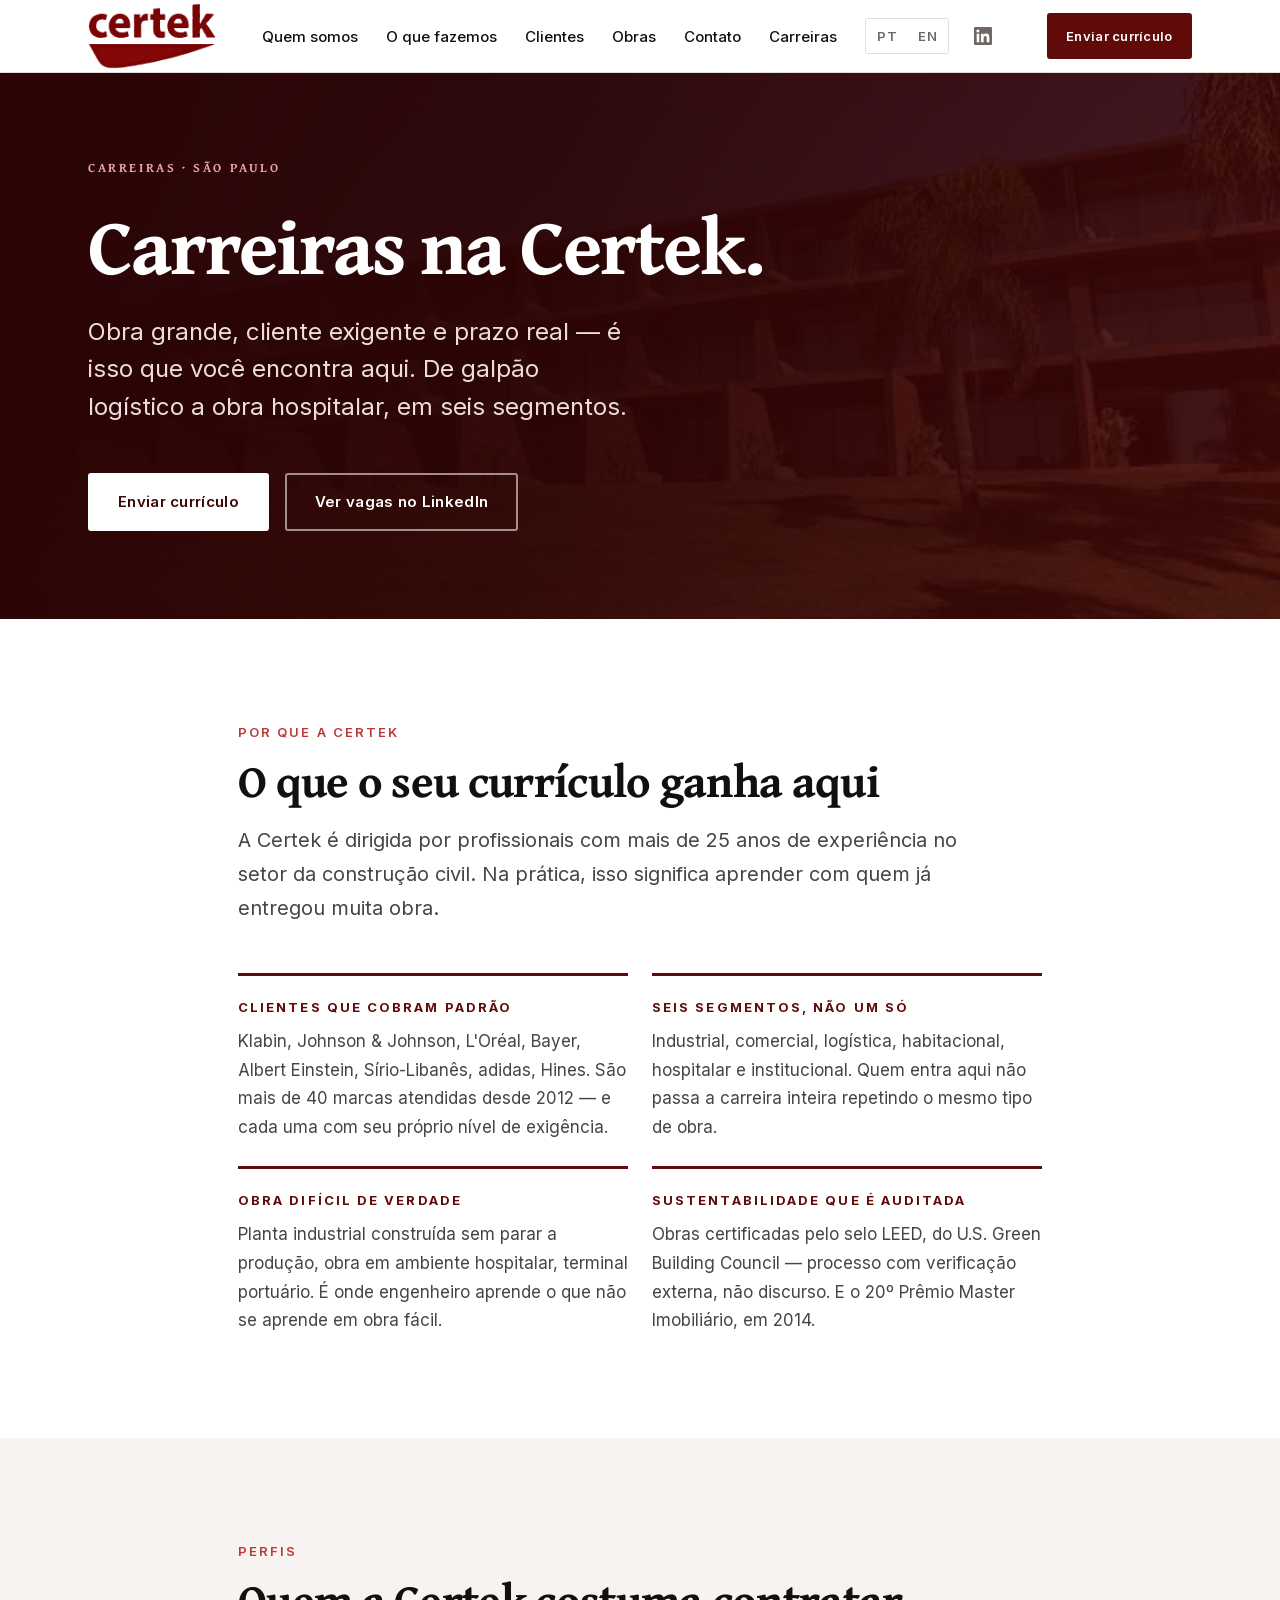
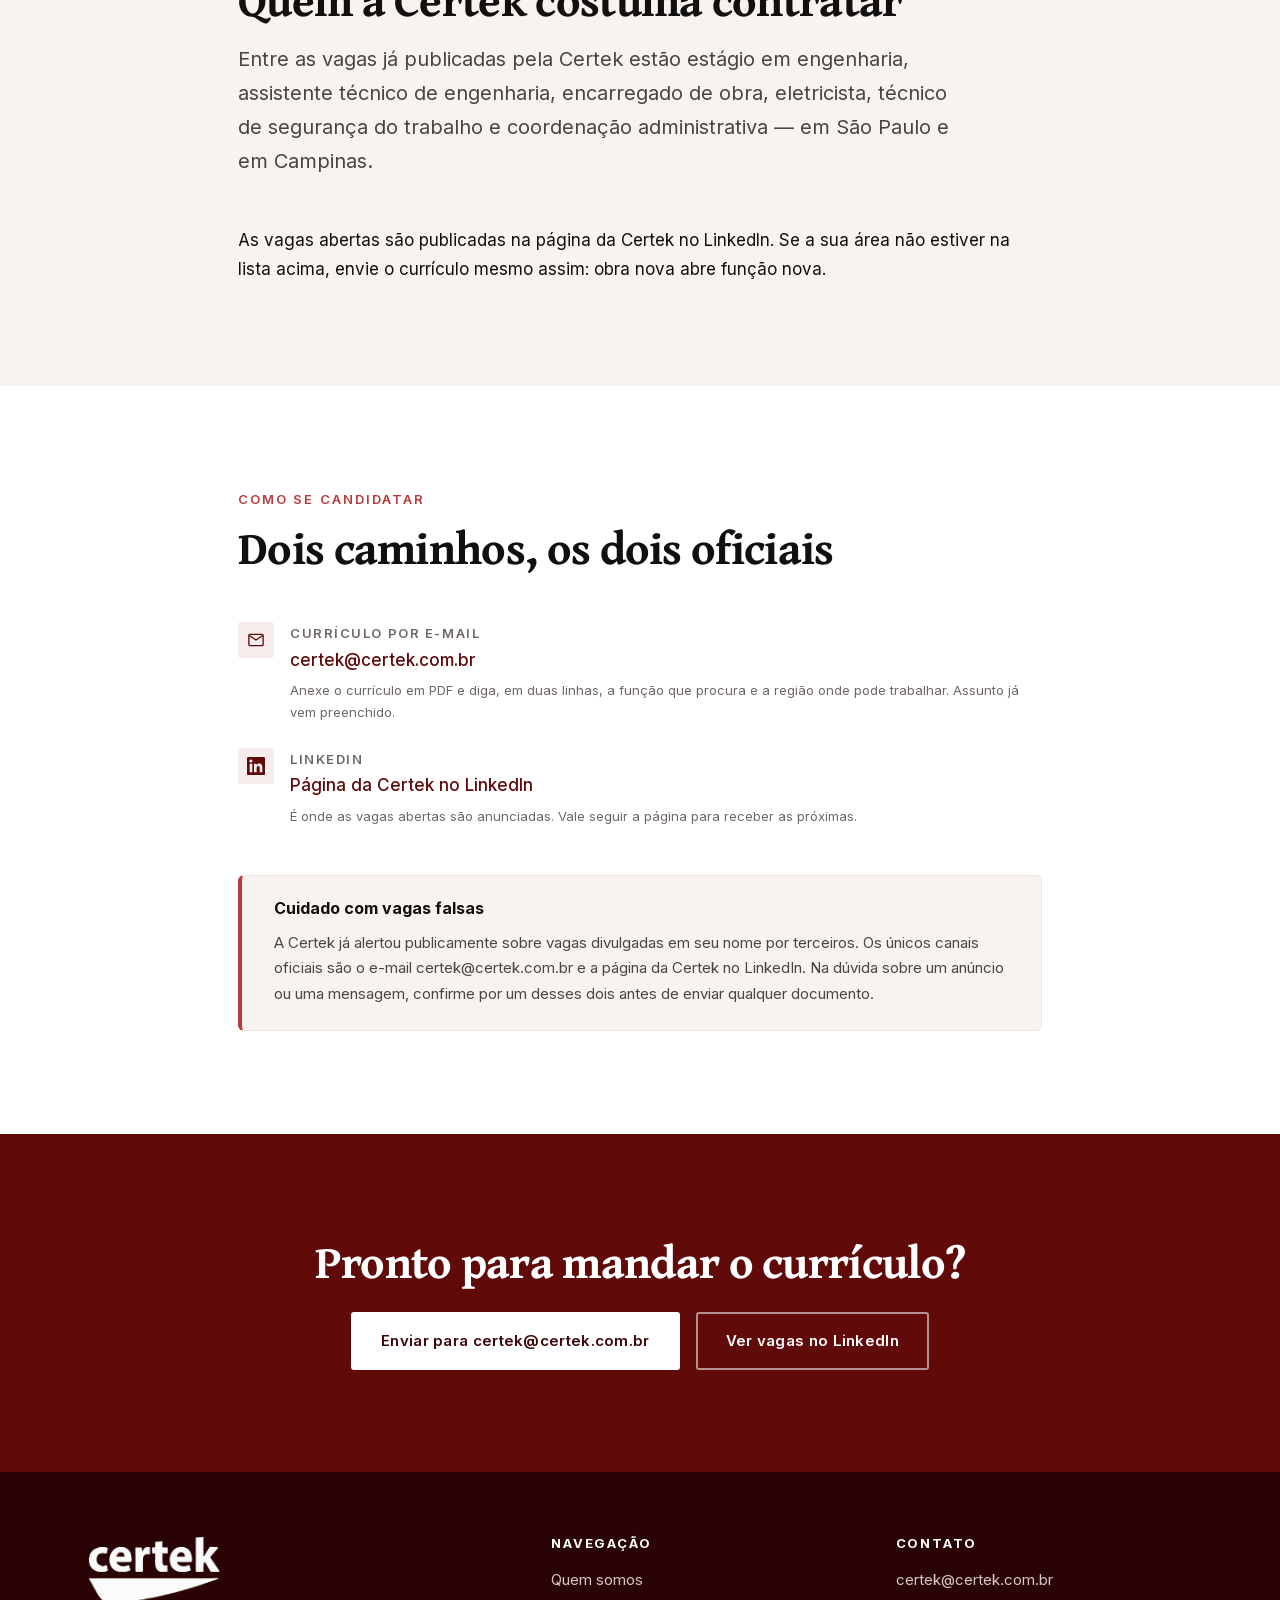
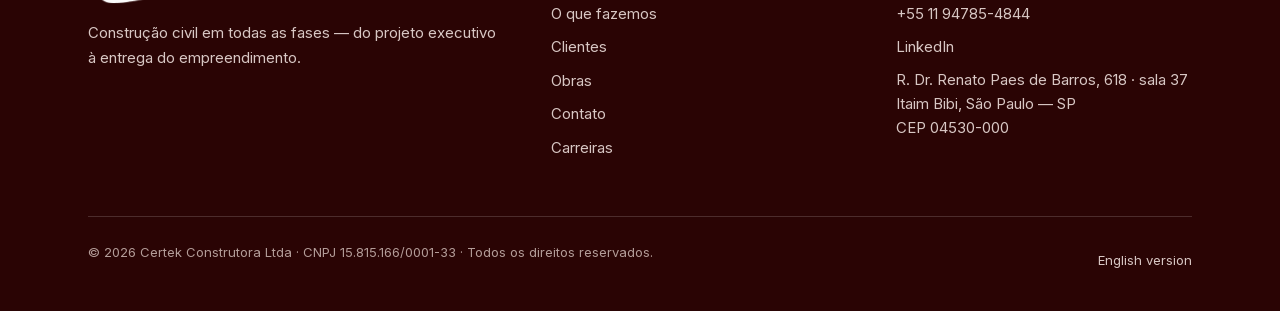
==== carreiras/index.html @ 22e4f762 "Aplica a rodada de feedback da Certek (PDF de 05/08/2026) Texto: "chave na mao" vira "entrega do emp" ====
<!DOCTYPE html>
<html lang="pt-BR">
<head>
<meta charset="utf-8">
<meta name="viewport" content="width=device-width, initial-scale=1">

<title>Carreiras | Certek Construtora</title>
<meta name="description" content="Como se candidatar a uma vaga na Certek Construtora: envie seu currículo para certek@certek.com.br ou acompanhe as vagas abertas no LinkedIn. Obras industriais, logísticas e hospitalares em São Paulo.">

<link rel="canonical" href="https://breno-helf.github.io/certek-landing/carreiras/">
<link rel="alternate" hreflang="pt-BR" href="https://breno-helf.github.io/certek-landing/carreiras/">
<link rel="alternate" hreflang="en" href="https://breno-helf.github.io/certek-landing/en/careers/">
<link rel="alternate" hreflang="x-default" href="https://breno-helf.github.io/certek-landing/carreiras/">

<meta property="og:type" content="website">
<meta property="og:site_name" content="Certek Construtora">
<meta property="og:locale" content="pt_BR">
<meta property="og:locale:alternate" content="en_US">
<meta property="og:url" content="https://breno-helf.github.io/certek-landing/carreiras/">
<meta property="og:title" content="Carreiras — Certek Construtora">
<meta property="og:description" content="Envie seu currículo para certek@certek.com.br ou acompanhe as vagas abertas no LinkedIn da Certek.">
<meta property="og:image" content="https://breno-helf.github.io/certek-landing/assets/img/og-certek.jpg">
<meta property="og:image:width" content="1200">
<meta property="og:image:height" content="630">
<meta property="og:image:alt" content="Certek Construtora — obras industriais, logísticas e hospitalares em São Paulo">
<meta name="twitter:card" content="summary_large_image">

<link rel="icon" href="../assets/img/favicon-32.png" sizes="32x32" type="image/png">
<link rel="icon" href="../assets/img/favicon-512.png" sizes="512x512" type="image/png">
<link rel="apple-touch-icon" href="../assets/img/apple-touch-icon.png">
<meta name="theme-color" content="#600a0a">

<link rel="preload" href="../assets/fonts/gentium-700-latin.woff2" as="font" type="font/woff2" crossorigin>
<link rel="preload" href="../assets/fonts/inter-latin.woff2" as="font" type="font/woff2" crossorigin>
<link rel="stylesheet" href="../assets/css/fonts.css">
<link rel="stylesheet" href="../assets/css/site.css">

<noscript><style>
@media (max-width: 900px) {
  .nav[hidden] { display: flex; position: static; box-shadow: none; padding-inline: 0; }
  .nav-toggle { display: none; }
}
</style></noscript>
<script type="application/ld+json">
{
  "@context": "https://schema.org",
  "@graph": [
    {
      "@type": ["GeneralContractor", "Organization"],
      "@id": "https://breno-helf.github.io/certek-landing/#org",
      "name": "Certek Construtora",
      "legalName": "Certek Construtora Ltda",
      "url": "https://breno-helf.github.io/certek-landing/",
      "taxID": "15.815.166/0001-33",
      "foundingDate": "2012-05-18",
      "sameAs": ["https://www.linkedin.com/company/certek-construtora/"]
    },
    {
      "@type": "WebPage",
      "@id": "https://breno-helf.github.io/certek-landing/carreiras/#page",
      "url": "https://breno-helf.github.io/certek-landing/carreiras/",
      "name": "Carreiras — Certek Construtora",
      "description": "Como se candidatar a uma vaga na Certek Construtora.",
      "isPartOf": { "@id": "https://breno-helf.github.io/certek-landing/#site" },
      "about": { "@id": "https://breno-helf.github.io/certek-landing/#org" },
      "inLanguage": "pt-BR"
    },
    {
      "@type": "BreadcrumbList",
      "itemListElement": [
        { "@type": "ListItem", "position": 1, "name": "Início", "item": "https://breno-helf.github.io/certek-landing/" },
        { "@type": "ListItem", "position": 2, "name": "Carreiras", "item": "https://breno-helf.github.io/certek-landing/carreiras/" }
      ]
    }
  ]
}
</script>
</head>

<body>
<a class="skip-link" href="#main" data-i18n="skip">Pular para o conteúdo</a>

<header class="site-header">
  <div class="container site-header__inner">
    <a class="brand" href="../" aria-label="Certek Construtora — início">
      <img src="../assets/img/logo-certek.png" alt="Certek Construtora" width="288" height="147">
    </a>

    <a class="btn btn--primary site-header__cta" href="#candidatar" data-i18n="nav.cta">Enviar currículo</a>

    <button class="nav-toggle" type="button" aria-expanded="false" aria-controls="nav">
      <span></span>
      <span class="visually-hidden" data-i18n="nav.toggle">Abrir menu</span>
    </button>

    <nav class="nav" id="nav" hidden aria-label="Principal">
      <ul class="nav__list">
        <li><a class="nav__link" href="../#empresa" data-i18n="nav.about">Quem somos</a></li>
        <li><a class="nav__link" href="../#servicos" data-i18n="nav.services">O que fazemos</a></li>
        <li><a class="nav__link" href="../#clientes" data-i18n="nav.clients">Clientes</a></li>
        <li><a class="nav__link" href="../#obras" data-i18n="nav.works">Obras</a></li>
        <li><a class="nav__link" href="../#contato" data-i18n="nav.contact">Contato</a></li>
        <li><a class="nav__link" href="./" aria-current="page" data-i18n="nav.careers">Carreiras</a></li>
      </ul>
      <div class="nav__aside">
        <div class="lang">
          <a class="lang__item" href="./" aria-current="page" lang="pt-BR" hreflang="pt-BR">PT</a>
          <a class="lang__item" href="../en/careers/" lang="en" hreflang="en">EN</a>
        </div>
        <a class="social" href="https://www.linkedin.com/company/certek-construtora/" target="_blank" rel="noopener">
          <svg viewBox="0 0 24 24" fill="currentColor" aria-hidden="true"><path d="M20.45 20.45h-3.56v-5.57c0-1.33-.02-3.04-1.85-3.04-1.86 0-2.14 1.45-2.14 2.94v5.67H9.35V9h3.41v1.56h.05a3.74 3.74 0 0 1 3.37-1.85c3.6 0 4.27 2.37 4.27 5.46v6.28zM5.34 7.43a2.07 2.07 0 1 1 0-4.13 2.07 2.07 0 0 1 0 4.13zM7.12 20.45H3.55V9h3.57v11.45zM22.22 0H1.77C.79 0 0 .77 0 1.72v20.56C0 23.23.79 24 1.77 24h20.45c.98 0 1.78-.77 1.78-1.72V1.72C24 .77 23.2 0 22.22 0z"/></svg>
          <span class="visually-hidden" data-i18n="social.linkedin">Certek no LinkedIn</span>
        </a>
      </div>
    </nav>
  </div>
</header>

<main id="main" tabindex="-1">

  <section class="hero hero--compact">
    <div class="hero__media" role="presentation"></div>
    <div class="container">
      <div class="hero__inner">
        <h1 class="hero__title">
          <span class="hero__eyebrow" data-i18n="careers.eyebrow">Carreiras · São Paulo</span>
          <span data-i18n="careers.title">Carreiras na Certek.</span>
        </h1>
        <p class="hero__lead" data-i18n="careers.lead">
          Obra grande, cliente exigente e prazo real — é isso que você encontra
          aqui. De galpão logístico a obra hospitalar, em seis segmentos.
        </p>
        <div class="hero__actions">
          <a class="btn btn--light" href="#candidatar" data-i18n="careers.cta1">Enviar currículo</a>
          <a class="btn btn--on-dark" href="https://www.linkedin.com/company/certek-construtora/jobs/" target="_blank" rel="noopener" data-i18n="careers.cta2">Ver vagas no LinkedIn</a>
        </div>
      </div>
    </div>
  </section>

  <!-- Por que a Certek ------------------------------------------------------ -->
  <section class="section" id="por-que">
    <div class="container container--narrow">
      <div class="section__head">
        <p class="section__eyebrow" data-i18n="careers.why.eyebrow">Por que a Certek</p>
        <h2 class="section__title" data-i18n="careers.why.title">O que o seu currículo ganha aqui</h2>
        <p class="section__lead" data-i18n="careers.why.lead">
          A Certek é dirigida por profissionais com mais de 25 anos de
          experiência no setor da construção civil. Na prática, isso significa
          aprender com quem já entregou muita obra.
        </p>
      </div>

      <div class="grid grid--2">
        <div class="pillar" data-reveal>
          <h3 data-i18n="careers.why.1.title">Clientes que cobram padrão</h3>
          <p data-i18n="careers.why.1.text">
            Klabin, Johnson &amp; Johnson, L'Oréal, Bayer, Albert Einstein,
            Sírio-Libanês, adidas, Hines. São mais de 40 marcas atendidas desde
            2012 — e cada uma com seu próprio nível de exigência.
          </p>
        </div>
        <div class="pillar" data-reveal>
          <h3 data-i18n="careers.why.2.title">Seis segmentos, não um só</h3>
          <p data-i18n="careers.why.2.text">
            Industrial, comercial, logística, habitacional, hospitalar e
            institucional. Quem entra aqui não passa a carreira inteira
            repetindo o mesmo tipo de obra.
          </p>
        </div>
        <div class="pillar" data-reveal>
          <h3 data-i18n="careers.why.3.title">Obra difícil de verdade</h3>
          <p data-i18n="careers.why.3.text">
            Planta industrial construída sem parar a produção, obra em ambiente
            hospitalar, terminal portuário. É onde engenheiro aprende o que não
            se aprende em obra fácil.
          </p>
        </div>
        <div class="pillar" data-reveal>
          <h3 data-i18n="careers.why.4.title">Sustentabilidade que é auditada</h3>
          <p data-i18n="careers.why.4.text">
            Obras certificadas pelo selo LEED, do U.S. Green Building Council —
            processo com verificação externa, não discurso. E o 20º Prêmio
            Master Imobiliário, em 2014.
          </p>
        </div>
      </div>
    </div>
  </section>

  <!-- Perfis ---------------------------------------------------------------- -->
  <section class="section section--sand" id="perfis">
    <div class="container container--narrow">
      <div class="section__head">
        <p class="section__eyebrow" data-i18n="careers.roles.eyebrow">Perfis</p>
        <h2 class="section__title" data-i18n="careers.roles.title">Quem a Certek costuma contratar</h2>
        <p class="section__lead" data-i18n="careers.roles.lead">
          Entre as vagas já publicadas pela Certek estão estágio em engenharia,
          assistente técnico de engenharia, encarregado de obra, eletricista,
          técnico de segurança do trabalho e coordenação administrativa — em São
          Paulo e em Campinas.
        </p>
      </div>

      <p data-i18n="careers.roles.note">
        As vagas abertas são publicadas na página da Certek no LinkedIn. Se a
        sua área não estiver na lista acima, envie o currículo mesmo assim: obra
        nova abre função nova.
      </p>
    </div>
  </section>

  <!-- Como se candidatar ---------------------------------------------------- -->
  <section class="section" id="candidatar">
    <div class="container container--narrow">
      <div class="section__head">
        <p class="section__eyebrow" data-i18n="careers.apply.eyebrow">Como se candidatar</p>
        <h2 class="section__title" data-i18n="careers.apply.title">Dois caminhos, os dois oficiais</h2>
      </div>

      <div class="contact__channels">
        <div class="channel">
          <span class="channel__icon" aria-hidden="true">
            <svg viewBox="0 0 24 24" fill="none" stroke="currentColor" stroke-width="1.8" stroke-linecap="round" stroke-linejoin="round"><rect x="2.5" y="4.5" width="19" height="15" rx="2"/><path d="m3 6 9 6 9-6"/></svg>
          </span>
          <span>
            <span class="channel__label" data-i18n="careers.apply.email">Currículo por e-mail</span>
            <a href="mailto:certek@certek.com.br?subject=Carreiras%20-%20curriculo" data-i18n="careers.apply.emaillink">certek@certek.com.br</a>
            <span class="field__hint" data-i18n="careers.apply.emailhint">Anexe o currículo em PDF e diga, em duas linhas, a função que procura e a região onde pode trabalhar. Assunto já vem preenchido.</span>
          </span>
        </div>

        <div class="channel">
          <span class="channel__icon" aria-hidden="true">
            <svg viewBox="0 0 24 24" fill="currentColor" aria-hidden="true"><path d="M20.45 20.45h-3.56v-5.57c0-1.33-.02-3.04-1.85-3.04-1.86 0-2.14 1.45-2.14 2.94v5.67H9.35V9h3.41v1.56h.05a3.74 3.74 0 0 1 3.37-1.85c3.6 0 4.27 2.37 4.27 5.46v6.28zM5.34 7.43a2.07 2.07 0 1 1 0-4.13 2.07 2.07 0 0 1 0 4.13zM7.12 20.45H3.55V9h3.57v11.45zM22.22 0H1.77C.79 0 0 .77 0 1.72v20.56C0 23.23.79 24 1.77 24h20.45c.98 0 1.78-.77 1.78-1.72V1.72C24 .77 23.2 0 22.22 0z"/></svg>
          </span>
          <span>
            <span class="channel__label" data-i18n="careers.apply.linkedin">LinkedIn</span>
            <a href="https://www.linkedin.com/company/certek-construtora/" target="_blank" rel="noopener" data-i18n="careers.apply.linkedinlink">Página da Certek no LinkedIn</a>
            <span class="field__hint" data-i18n="careers.apply.linkedinhint">É onde as vagas abertas são anunciadas. Vale seguir a página para receber as próximas.</span>
          </span>
        </div>
      </div>

      <!-- Aviso de golpe. A própria Certek já publicou alerta sobre vagas
           falsas divulgadas em seu nome; a página oficial é o lugar certo para
           dizer quais canais são reais. -->
      <div class="notice" data-reveal>
        <h3 data-i18n="careers.fraud.title">Cuidado com vagas falsas</h3>
        <p data-i18n="careers.fraud.text">
          A Certek já alertou publicamente sobre vagas divulgadas em seu nome
          por terceiros. Os únicos canais oficiais são o e-mail
          certek@certek.com.br e a página da Certek no LinkedIn. Na dúvida sobre
          um anúncio ou uma mensagem, confirme por um desses dois antes de
          enviar qualquer documento.
        </p>
      </div>
    </div>
  </section>

  <section class="section cta-band">
    <div class="container container--narrow">
      <h2 data-i18n="careers.cta.title">Pronto para mandar o currículo?</h2>
      <div class="cta-band__actions">
        <a class="btn btn--light" href="mailto:certek@certek.com.br?subject=Carreiras%20-%20curriculo" data-i18n="careers.cta.primary">Enviar para certek@certek.com.br</a>
        <a class="btn btn--on-dark" href="https://www.linkedin.com/company/certek-construtora/jobs/" target="_blank" rel="noopener" data-i18n="careers.cta2">Ver vagas no LinkedIn</a>
      </div>
    </div>
  </section>
</main>

<footer class="site-footer">
  <div class="container">
    <div class="site-footer__top">
      <div>
        <img src="../assets/img/logo-certek-branco.png" alt="Certek Construtora" width="288" height="147" loading="lazy">
        <p data-i18n="footer.tagline">
          Construção civil em todas as fases — do projeto executivo à entrega
          do empreendimento.
        </p>
      </div>

      <div>
        <h3 data-i18n="footer.nav">Navegação</h3>
        <ul>
          <li><a href="../#empresa" data-i18n="nav.about">Quem somos</a></li>
          <li><a href="../#servicos" data-i18n="nav.services">O que fazemos</a></li>
          <li><a href="../#clientes" data-i18n="nav.clients">Clientes</a></li>
          <li><a href="../#obras" data-i18n="nav.works">Obras</a></li>
          <li><a href="../#contato" data-i18n="nav.contact">Contato</a></li>
          <li><a href="./" data-i18n="footer.careers">Carreiras</a></li>
        </ul>
      </div>

      <div>
        <h3 data-i18n="footer.contact">Contato</h3>
        <ul>
          <li><a href="mailto:certek@certek.com.br?subject=Contato%20pelo%20site">certek@certek.com.br</a></li>
          <li><a href="tel:+5511947854844">+55 11 94785-4844</a></li>
          <li><a href="https://www.linkedin.com/company/certek-construtora/" target="_blank" rel="noopener">LinkedIn</a></li>
        </ul>
        <address>
          R. Dr. Renato Paes de Barros, 618 · sala 37<br>
          Itaim Bibi, São Paulo — SP<br>
          CEP 04530-000
        </address>
      </div>
    </div>

    <div class="site-footer__bottom">
      <p data-i18n="footer.legal">© 2026 Certek Construtora Ltda · CNPJ 15.815.166/0001-33 · Todos os direitos reservados.</p>
      <p><a href="../en/careers/" hreflang="en" lang="en">English version</a></p>
    </div>
  </div>
</footer>

<script src="../assets/js/site.js" defer></script>
</body>
</html>
---- assets/css/fonts.css ----
/* Gerado por scripts/fetch-fonts.py — não editar à mão. */

@font-face {
  font-family: 'Gentium Book Plus';
  font-style: normal;
  font-weight: 400;
  font-display: swap;
  src: url('../fonts/gentium-400-latin-ext.woff2') format('woff2');
  unicode-range: U+0100-02BA, U+02BD-02C5, U+02C7-02CC, U+02CE-02D7, U+02DD-02FF, U+0304, U+0308, U+0329, U+1D00-1DBF, U+1E00-1E9F, U+1EF2-1EFF, U+2020, U+20A0-20AB, U+20AD-20C0, U+2113, U+2C60-2C7F, U+A720-A7FF;
}

@font-face {
  font-family: 'Gentium Book Plus';
  font-style: normal;
  font-weight: 400;
  font-display: swap;
  src: url('../fonts/gentium-400-latin.woff2') format('woff2');
  unicode-range: U+0000-00FF, U+0131, U+0152-0153, U+02BB-02BC, U+02C6, U+02DA, U+02DC, U+0304, U+0308, U+0329, U+2000-206F, U+20AC, U+2122, U+2191, U+2193, U+2212, U+2215, U+FEFF, U+FFFD;
}

@font-face {
  font-family: 'Gentium Book Plus';
  font-style: normal;
  font-weight: 700;
  font-display: swap;
  src: url('../fonts/gentium-700-latin-ext.woff2') format('woff2');
  unicode-range: U+0100-02BA, U+02BD-02C5, U+02C7-02CC, U+02CE-02D7, U+02DD-02FF, U+0304, U+0308, U+0329, U+1D00-1DBF, U+1E00-1E9F, U+1EF2-1EFF, U+2020, U+20A0-20AB, U+20AD-20C0, U+2113, U+2C60-2C7F, U+A720-A7FF;
}

@font-face {
  font-family: 'Gentium Book Plus';
  font-style: normal;
  font-weight: 700;
  font-display: swap;
  src: url('../fonts/gentium-700-latin.woff2') format('woff2');
  unicode-range: U+0000-00FF, U+0131, U+0152-0153, U+02BB-02BC, U+02C6, U+02DA, U+02DC, U+0304, U+0308, U+0329, U+2000-206F, U+20AC, U+2122, U+2191, U+2193, U+2212, U+2215, U+FEFF, U+FFFD;
}

@font-face {
  font-family: 'Inter';
  font-style: normal;
  font-weight: 400 700;
  font-display: swap;
  src: url('../fonts/inter-latin-ext.woff2') format('woff2');
  unicode-range: U+0100-02BA, U+02BD-02C5, U+02C7-02CC, U+02CE-02D7, U+02DD-02FF, U+0304, U+0308, U+0329, U+1D00-1DBF, U+1E00-1E9F, U+1EF2-1EFF, U+2020, U+20A0-20AB, U+20AD-20C0, U+2113, U+2C60-2C7F, U+A720-A7FF;
}

@font-face {
  font-family: 'Inter';
  font-style: normal;
  font-weight: 400 700;
  font-display: swap;
  src: url('../fonts/inter-latin.woff2') format('woff2');
  unicode-range: U+0000-00FF, U+0131, U+0152-0153, U+02BB-02BC, U+02C6, U+02DA, U+02DC, U+0304, U+0308, U+0329, U+2000-206F, U+20AC, U+2122, U+2191, U+2193, U+2212, U+2215, U+FEFF, U+FFFD;
}
---- assets/css/site.css ----
/* ==========================================================================
   Certek Construtora — folha de estilo única
   Sem framework, sem build. Tokens em :root, componentes por seção.
   ========================================================================== */

/* --------------------------------------------------------------------------
   1. Tokens
   -------------------------------------------------------------------------- */

:root {
  /* Cor — vinho extraído do logo e do site atual.
     Contraste verificado: #600a0a sobre branco = 13,6:1 (AAA).
     #ba3a3a sobre branco = 5,6:1 — AA para texto normal, por isso só é usado
     em acentos e títulos, nunca em corpo de texto pequeno. */
  --wine: #600a0a;
  --wine-deep: #3d0606;
  --wine-darker: #2a0404;
  --wine-bright: #8b1414;
  --clay: #ba3a3a;

  --ink: #12100f;
  --ink-soft: #4a4442;
  --ink-faint: #6f6764;

  --paper: #ffffff;
  --sand: #f6f3f0;
  --sand-deep: #ece6e0;
  --line: #e4ded9;
  /* Borda de campo de formulário precisa de 3:1 contra o fundo (WCAG 1.4.11).
     --line dá 1,33:1 — serve para separar seções, não para delimitar controle. */
  --line-field: #8c8178;
  --line-dark: rgba(255, 255, 255, 0.16);

  /* Tipografia */
  --font-display: "Gentium Book Plus", Georgia, "Times New Roman", serif;
  --font-body: Inter, -apple-system, BlinkMacSystemFont, "Segoe UI", Roboto, sans-serif;

  --fs-display: clamp(2.75rem, 7vw, 5rem);
  --fs-h2: clamp(1.875rem, 3.6vw, 3rem);
  --fs-h3: 1.375rem;
  --fs-lead: clamp(1.0625rem, 1.6vw, 1.25rem);
  --fs-body: 1.0625rem;
  --fs-small: 0.9375rem;
  --fs-micro: 0.8125rem;

  /* Espaçamento */
  --sp-1: 0.5rem;
  --sp-2: 0.75rem;
  --sp-3: 1rem;
  --sp-4: 1.5rem;
  --sp-5: 2rem;
  --sp-6: 3rem;
  --sp-7: 4rem;

  --section-y: clamp(3.5rem, 8vw, 7rem);
  --gutter: clamp(1.25rem, 4vw, 3rem);
  --measure: 62ch;
  --radius: 3px;
  --radius-lg: 6px;

  --shadow-card: 0 1px 2px rgba(18, 16, 15, 0.04), 0 8px 28px rgba(18, 16, 15, 0.07);
  --shadow-lift: 0 2px 4px rgba(18, 16, 15, 0.06), 0 18px 46px rgba(18, 16, 15, 0.13);

  --ease: cubic-bezier(0.22, 0.61, 0.36, 1);
}

/* --------------------------------------------------------------------------
   2. Reset e base
   -------------------------------------------------------------------------- */

*,
*::before,
*::after {
  box-sizing: border-box;
}

html {
  -webkit-text-size-adjust: 100%;
  scroll-behavior: smooth;
  /* compensa o header fixo quando se navega por âncora */
  scroll-padding-top: 5.5rem;
}

body {
  margin: 0;
  background: var(--paper);
  color: var(--ink);
  font-family: var(--font-body);
  font-size: var(--fs-body);
  line-height: 1.7;
  -webkit-font-smoothing: antialiased;
  text-rendering: optimizeLegibility;
  overflow-x: hidden;
}

h1,
h2,
h3,
h4 {
  font-family: var(--font-display);
  font-weight: 700;
  line-height: 1.12;
  letter-spacing: -0.015em;
  margin: 0 0 var(--sp-3);
  text-wrap: balance;
}

p {
  margin: 0 0 var(--sp-3);
  text-wrap: pretty;
}

p:last-child {
  margin-bottom: 0;
}

a {
  color: var(--wine);
  text-underline-offset: 0.18em;
}

img {
  max-width: 100%;
  height: auto;
  display: block;
}

ul,
ol {
  margin: 0;
  padding: 0;
  list-style: none;
}

:focus-visible {
  outline: 3px solid var(--clay);
  outline-offset: 3px;
  border-radius: 2px;
}

/* fundo escuro precisa de foco claro para continuar visível */
.hero :focus-visible,
.site-footer :focus-visible,
.cta-band :focus-visible {
  outline-color: #ffd9d9;
}

::selection {
  background: var(--wine);
  color: #fff;
}

.skip-link {
  position: absolute;
  left: var(--sp-3);
  top: -100%;
  z-index: 999;
  padding: var(--sp-2) var(--sp-4);
  background: var(--wine);
  color: #fff;
  font-weight: 600;
  text-decoration: none;
  border-radius: 0 0 var(--radius) var(--radius);
  transition: top 0.15s var(--ease);
}

.skip-link:focus {
  top: 0;
}

main:focus {
  outline: none;
}

.visually-hidden {
  position: absolute;
  width: 1px;
  height: 1px;
  margin: -1px;
  padding: 0;
  overflow: hidden;
  clip: rect(0 0 0 0);
  clip-path: inset(50%);
  white-space: nowrap;
}

/* --------------------------------------------------------------------------
   3. Layout
   -------------------------------------------------------------------------- */

.container {
  width: 100%;
  max-width: 1200px;
  margin-inline: auto;
  padding-inline: var(--gutter);
}

.container--narrow {
  max-width: 900px;
}

.section {
  padding-block: var(--section-y);
}

.section--sand {
  background: var(--sand);
}

.section--dark {
  background: var(--wine-deep);
  color: #f3ebe9;
}

.section__eyebrow {
  font-family: var(--font-body);
  font-size: var(--fs-micro);
  font-weight: 600;
  letter-spacing: 0.16em;
  text-transform: uppercase;
  color: var(--clay);
  margin: 0 0 var(--sp-2);
}

.section--dark .section__eyebrow {
  color: #e9a3a3;
}

.section__title {
  font-size: var(--fs-h2);
  margin-bottom: var(--sp-3);
}

.section__lead {
  font-size: var(--fs-lead);
  color: var(--ink-soft);
  max-width: var(--measure);
  margin-bottom: 0;
}

.section--dark .section__lead {
  color: #ddc9c6;
}

.section__head {
  margin-bottom: var(--sp-6);
}

.section__head--center {
  text-align: center;
}

.section__head--center .section__lead {
  margin-inline: auto;
}

.grid {
  display: grid;
  gap: var(--sp-4);
}

.grid--2 {
  grid-template-columns: repeat(2, minmax(0, 1fr));
}

.grid--3 {
  grid-template-columns: repeat(3, minmax(0, 1fr));
}

/* --------------------------------------------------------------------------
   4. Botões
   -------------------------------------------------------------------------- */

.btn {
  display: inline-flex;
  align-items: center;
  justify-content: center;
  gap: var(--sp-2);
  padding: 0.9rem 1.75rem;
  border: 2px solid transparent;
  border-radius: var(--radius);
  font-family: var(--font-body);
  font-size: var(--fs-small);
  font-weight: 600;
  letter-spacing: 0.02em;
  text-decoration: none;
  cursor: pointer;
  transition: background-color 0.18s var(--ease), color 0.18s var(--ease),
    border-color 0.18s var(--ease), transform 0.18s var(--ease);
}

.btn:hover {
  transform: translateY(-2px);
}

.btn--primary {
  background: var(--wine);
  border-color: var(--wine);
  color: #fff;
}

.btn--primary:hover {
  background: var(--wine-bright);
  border-color: var(--wine-bright);
}

.btn--on-dark {
  background: transparent;
  border-color: rgba(255, 255, 255, 0.55);
  color: #fff;
}

.btn--on-dark:hover {
  background: #fff;
  border-color: #fff;
  color: var(--wine-deep);
}

.btn--light {
  background: #fff;
  border-color: #fff;
  color: var(--wine-deep);
}

.btn--light:hover {
  background: #ffe9e9;
  border-color: #ffe9e9;
}

/* --------------------------------------------------------------------------
   5. Header
   -------------------------------------------------------------------------- */

.site-header {
  position: sticky;
  top: 0;
  z-index: 100;
  background: rgba(255, 255, 255, 0.94);
  border-bottom: 1px solid var(--line);
}

.site-header__inner {
  display: flex;
  align-items: center;
  justify-content: space-between;
  gap: var(--sp-4);
  min-height: 4.5rem;
}

.brand {
  display: inline-flex;
  align-items: center;
  flex-shrink: 0;
}

.brand img {
  width: 128px;
  height: auto;
}

.nav {
  display: flex;
  align-items: center;
  gap: clamp(1rem, 2.2vw, 2rem);
}

.nav__list {
  display: flex;
  align-items: center;
  gap: clamp(1rem, 2.2vw, 2rem);
}

.nav__link {
  position: relative;
  color: var(--ink);
  font-size: var(--fs-small);
  font-weight: 500;
  text-decoration: none;
  padding-block: 0.35rem;
  white-space: nowrap;
}

.nav__link::after {
  content: "";
  position: absolute;
  left: 0;
  bottom: 0;
  width: 0;
  height: 2px;
  background: var(--wine);
  transition: width 0.2s var(--ease);
}

.nav__link:hover::after {
  width: 100%;
}

.nav__aside {
  display: flex;
  align-items: center;
  gap: var(--sp-3);
}

/* alternador de idioma */
.lang {
  display: inline-flex;
  align-items: center;
  border: 1px solid var(--line);
  border-radius: var(--radius);
  overflow: hidden;
  font-size: var(--fs-micro);
  font-weight: 600;
  letter-spacing: 0.06em;
}

.lang__item {
  padding: 0.4rem 0.65rem;
  text-decoration: none;
  color: var(--ink-faint);
  background: var(--paper);
  transition: background-color 0.15s var(--ease), color 0.15s var(--ease);
}

.lang__item:hover {
  background: var(--sand);
  color: var(--wine);
}

.lang__item[aria-current="true"] {
  background: var(--wine);
  color: #fff;
}

.social {
  display: inline-flex;
  align-items: center;
  justify-content: center;
  width: 2.25rem;
  height: 2.25rem;
  border-radius: var(--radius);
  color: var(--ink-faint);
  transition: color 0.15s var(--ease), background-color 0.15s var(--ease);
}

.social svg {
  width: 1.125rem;
  height: 1.125rem;
}

.social:hover {
  color: var(--wine);
  background: var(--sand);
}

/* CTA permanente. Fica fora do <nav> recolhível de propósito: entre o herói e a
   faixa final há muita rolagem sem nenhum botão de ação na tela.
   A ordem é explícita porque no DOM ele vem antes do <nav> (para no mobile
   ficar ao lado do hamburguer), mas no desktop deve aparecer depois do menu. */
.brand {
  order: 1;
}

.nav {
  order: 2;
}

.site-header__cta {
  order: 3;
  padding: 0.6rem 1.1rem;
  font-size: var(--fs-micro);
  white-space: nowrap;
}

.nav-toggle {
  order: 4;
}

.nav-toggle {
  display: none;
  width: 2.75rem;
  height: 2.75rem;
  padding: 0;
  border: 1px solid var(--line-field);
  border-radius: var(--radius);
  background: var(--paper);
  cursor: pointer;
  color: var(--ink);
}

.nav-toggle span,
.nav-toggle span::before,
.nav-toggle span::after {
  display: block;
  width: 18px;
  height: 2px;
  background: currentColor;
  margin-inline: auto;
  transition: transform 0.2s var(--ease), opacity 0.2s var(--ease);
}

.nav-toggle span::before,
.nav-toggle span::after {
  content: "";
  position: relative;
}

.nav-toggle span::before {
  top: -6px;
}

.nav-toggle span::after {
  top: 4px;
}

.nav-toggle[aria-expanded="true"] span {
  background: transparent;
}

.nav-toggle[aria-expanded="true"] span::before {
  transform: translateY(6px) rotate(45deg);
}

.nav-toggle[aria-expanded="true"] span::after {
  transform: translateY(-6px) rotate(-45deg);
}

/* --------------------------------------------------------------------------
   6. Hero
   -------------------------------------------------------------------------- */

.hero {
  position: relative;
  background-color: var(--wine-deep);
  color: #fff;
  overflow: hidden;
}

/* A imagem entra como camada separada para que o texto pinte imediatamente,
   mesmo antes da foto carregar — o site antigo mostrava um bloco em branco
   enquanto esperava um vídeo de 15 MB. */
.hero__media {
  position: absolute;
  inset: 0;
  background-image: url("../img/obras/clara-resorts-1.jpg");
  background-size: cover;
  background-position: center;
  opacity: 0.28;
  z-index: 0;
}

.hero::after {
  content: "";
  position: absolute;
  inset: 0;
  background: linear-gradient(
      100deg,
      var(--wine-darker) 0%,
      rgba(42, 4, 4, 0.86) 42%,
      rgba(61, 6, 6, 0.5) 100%
    );
  z-index: 1;
}

.hero__inner {
  position: relative;
  z-index: 2;
  padding-block: clamp(4.5rem, 13vw, 9.5rem);
  max-width: 46rem;
}

.hero__eyebrow {
  display: inline-flex;
  align-items: center;
  gap: var(--sp-2);
  font-size: var(--fs-micro);
  font-weight: 600;
  letter-spacing: 0.2em;
  text-transform: uppercase;
  color: #e9a3a3;
  margin: 0 0 var(--sp-4);
}

.hero__eyebrow::before {
  content: "";
  width: 2.25rem;
  height: 2px;
  background: var(--clay);
}

.hero__title .hero__eyebrow {
  display: block;
}

.hero__title {
  font-size: var(--fs-display);
  margin-bottom: var(--sp-4);
  letter-spacing: -0.025em;
}

.hero__lead {
  font-size: clamp(1.125rem, 2.1vw, 1.5rem);
  line-height: 1.55;
  color: #eddedb;
  max-width: 34rem;
  margin-bottom: var(--sp-6);
}

.hero__actions {
  display: flex;
  flex-wrap: wrap;
  gap: var(--sp-3);
}

/* Páginas internas: mesmo herói, menos altura — quem chega aqui já sabe o que
   procura e não precisa da dobra inteira. */
.hero--compact .hero__inner {
  padding-block: clamp(3rem, 8vw, 5.5rem);
}

/* --------------------------------------------------------------------------
   7. Números
   -------------------------------------------------------------------------- */

.stats {
  border-block: 1px solid var(--line);
  background: var(--paper);
}

.stats__grid {
  display: grid;
  grid-template-columns: repeat(5, minmax(0, 1fr));
}

.stat {
  padding: var(--sp-6) var(--sp-4);
  text-align: center;
  border-left: 1px solid var(--line);
}

.stat:first-child {
  border-left: 0;
}

.stat__value {
  display: block;
  font-family: var(--font-display);
  font-size: clamp(2.25rem, 4.5vw, 3.5rem);
  font-weight: 700;
  line-height: 1;
  color: var(--wine);
  letter-spacing: -0.03em;
}

.stat__label {
  display: block;
  margin-top: var(--sp-2);
  font-size: var(--fs-small);
  color: var(--ink-soft);
  line-height: 1.4;
}

/* Cinco tiles não cabem lado a lado numa tela média: 3 + 2 aqui, 2 + 2 + 1 no
   mobile (regras no bloco de 640px). As bordas acompanham a quebra de linha. */
@media (min-width: 641px) and (max-width: 900px) {
  .stats__grid {
    grid-template-columns: repeat(3, minmax(0, 1fr));
  }

  .stat {
    border-top: 1px solid var(--line);
  }

  .stat:nth-child(-n + 3) {
    border-top: 0;
  }

  .stat:nth-child(3n + 1) {
    border-left: 0;
  }
}

/* --------------------------------------------------------------------------
   8. O que fazemos — processo + segmentos
   -------------------------------------------------------------------------- */

.process {
  counter-reset: step;
  display: grid;
  grid-template-columns: repeat(4, minmax(0, 1fr));
  gap: var(--sp-4);
  margin-top: var(--sp-6);
}

.process__step {
  position: relative;
  padding-top: var(--sp-4);
  border-top: 2px solid var(--sand-deep);
}

.process__step::before {
  counter-increment: step;
  content: "0" counter(step);
  display: block;
  font-family: var(--font-display);
  font-size: var(--fs-small);
  font-weight: 700;
  color: var(--clay);
  letter-spacing: 0.08em;
  margin-bottom: var(--sp-1);
}

.process__step h3 {
  font-size: 1.0625rem;
  font-family: var(--font-body);
  font-weight: 600;
  letter-spacing: 0;
  margin-bottom: var(--sp-1);
}

.process__step p {
  font-size: var(--fs-small);
  color: var(--ink-soft);
}

.segments {
  margin-top: var(--sp-7);
}

.segment {
  padding: var(--sp-5);
  background: var(--paper);
  border: 1px solid var(--line);
  border-radius: var(--radius-lg);
  transition: transform 0.2s var(--ease), box-shadow 0.2s var(--ease),
    border-color 0.2s var(--ease);
}

.segment:hover {
  transform: translateY(-3px);
  box-shadow: var(--shadow-card);
  border-color: var(--sand-deep);
}

.segment__icon {
  display: flex;
  align-items: center;
  justify-content: center;
  width: 2.75rem;
  height: 2.75rem;
  margin-bottom: var(--sp-3);
  border-radius: var(--radius);
  background: #f7ecec;
  color: var(--wine);
}

.segment__icon svg {
  width: 1.375rem;
  height: 1.375rem;
}

.segment h3 {
  font-size: 1.1875rem;
  margin-bottom: var(--sp-1);
}

.segment p {
  font-size: var(--fs-small);
  color: var(--ink-soft);
  margin: 0;
}

/* --------------------------------------------------------------------------
   9. Clientes
   -------------------------------------------------------------------------- */

/* São 40 logos. Com células grandes a seção viraria uma parede de 1.000 px,
   então o mosaico é denso de propósito: ~9 colunas no desktop, 5 linhas. */
/* Sem linhas de grade: 40 logos nunca fecham a última linha exatamente, e o
   truque de gap com fundo colorido deixava um bloco cinza vazio no fim. Sem as
   linhas, a linha incompleta simplesmente não aparece. */
.clients__grid {
  display: grid;
  grid-template-columns: repeat(auto-fill, minmax(126px, 1fr));
  gap: var(--sp-1);
}

.client {
  display: flex;
  align-items: center;
  justify-content: center;
  aspect-ratio: 5 / 3;
  padding: var(--sp-3);
  border-radius: var(--radius);
  transition: background-color 0.2s var(--ease);
}

.client:hover {
  background: var(--sand);
}

/* a seção de clientes vive em fundo sand — o hover precisa contrastar */
.section--sand .client:hover {
  background: var(--paper);
}

.client img {
  max-width: 100%;
  max-height: 100%;
  width: auto;
  object-fit: contain;
  /* dessaturado em repouso para o mosaico não virar uma colcha de retalhos;
     a cor volta no hover */
  filter: grayscale(1);
  opacity: 0.62;
  transition: filter 0.25s var(--ease), opacity 0.25s var(--ease);
}

.client:hover img {
  filter: grayscale(0);
  opacity: 1;
}

/* Sem hover (touch), o :hover nunca dispara e a seção que é a razão de ser da
   página ficaria cinza para a maioria dos visitantes. */
@media (hover: none) {
  .client img {
    filter: none;
    opacity: 0.9;
  }
}

.clients__roster {
  max-width: 70ch;
  margin: 0 auto var(--sp-4);
  text-align: center;
  font-size: var(--fs-small);
  line-height: 1.7;
  color: var(--ink-faint);
}

.clients__note {
  margin-top: var(--sp-4);
  font-size: var(--fs-small);
  color: var(--ink-faint);
  text-align: center;
}

/* --------------------------------------------------------------------------
   10. Obras
   -------------------------------------------------------------------------- */

/* filtro por segmento — só aparece com JS (site.js tira o hidden) */
.works__filter {
  display: flex;
  flex-wrap: wrap;
  gap: var(--sp-2);
  margin-bottom: var(--sp-5);
}

.works__filter[hidden] {
  display: none;
}

.chip {
  padding: 0.5rem 1.15rem;
  border: 1px solid var(--line-field);
  border-radius: 2rem;
  background: var(--paper);
  font-family: var(--font-body);
  font-size: var(--fs-small);
  font-weight: 600;
  color: var(--ink-soft);
  cursor: pointer;
  transition: background-color 0.15s var(--ease), color 0.15s var(--ease),
    border-color 0.15s var(--ease);
}

.chip:hover {
  border-color: var(--wine);
  color: var(--wine);
}

.chip[aria-pressed="true"] {
  background: var(--wine);
  border-color: var(--wine);
  color: #fff;
}

.works {
  display: grid;
  grid-template-columns: repeat(2, minmax(0, 1fr));
  gap: var(--sp-4);
}

.work {
  position: relative;
  display: flex;
  flex-direction: column;
  border-radius: var(--radius-lg);
  overflow: hidden;
  background: var(--paper);
  border: 1px solid var(--line);
  transition: transform 0.25s var(--ease), box-shadow 0.25s var(--ease);
}

.work:hover {
  border-color: var(--sand-deep);
}

/* display: flex acima venceria o [hidden] do navegador — o filtro depende disto */
.work[hidden] {
  display: none;
}

.work__figure {
  position: relative;
  margin: 0;
  aspect-ratio: 16 / 10;
  overflow: hidden;
  background: var(--sand-deep);
}

.work__figure img {
  width: 100%;
  height: 100%;
  object-fit: cover;
}

.work__status {
  position: absolute;
  top: var(--sp-3);
  left: var(--sp-3);
  padding: 0.3rem 0.7rem;
  border-radius: 2rem;
  font-size: var(--fs-micro);
  font-weight: 600;
  letter-spacing: 0.04em;
  background: rgba(255, 255, 255, 0.94);
  color: var(--ink);
}

.work__status--live {
  background: var(--wine);
  color: #fff;
}

.work__body {
  padding: var(--sp-4) var(--sp-5) var(--sp-5);
}

.work__sector {
  font-size: var(--fs-micro);
  font-weight: 600;
  letter-spacing: 0.14em;
  text-transform: uppercase;
  color: var(--clay);
  margin-bottom: var(--sp-1);
}

.work__body h3 {
  font-size: var(--fs-h3);
  margin-bottom: var(--sp-2);
}

.work__body p {
  font-size: var(--fs-small);
  color: var(--ink-soft);
  margin: 0;
}

/* botão que abre a caixa de detalhes — só aparece com JS */
.work__more {
  margin-top: var(--sp-3);
  padding: 0;
  border: 0;
  background: none;
  font-family: var(--font-body);
  font-size: var(--fs-small);
  font-weight: 600;
  color: var(--wine);
  cursor: pointer;
  text-decoration: underline;
  text-underline-offset: 0.18em;
}

.work__more:hover {
  color: var(--wine-bright);
}

/* caixa de detalhes da obra */
.work-modal {
  width: min(680px, calc(100vw - 2 * var(--gutter)));
  border: 0;
  border-radius: var(--radius-lg);
  padding: 0;
  box-shadow: var(--shadow-lift);
}

.work-modal::backdrop {
  background: rgba(18, 16, 15, 0.55);
}

.work-modal__inner {
  padding: var(--sp-5);
}

.work-modal__head {
  display: flex;
  align-items: flex-start;
  justify-content: space-between;
  gap: var(--sp-3);
}

.work-modal__head h3 {
  font-size: var(--fs-h3);
  margin-bottom: var(--sp-2);
}

.work-modal__close {
  flex-shrink: 0;
  display: inline-flex;
  align-items: center;
  justify-content: center;
  width: 2.5rem;
  height: 2.5rem;
  border: 1px solid var(--line-field);
  border-radius: var(--radius);
  background: var(--paper);
  color: var(--ink);
  cursor: pointer;
  transition: background-color 0.15s var(--ease), color 0.15s var(--ease);
}

.work-modal__close svg {
  width: 1.1rem;
  height: 1.1rem;
}

.work-modal__close:hover {
  background: var(--sand);
  color: var(--wine);
}

.work-modal__text {
  color: var(--ink-soft);
  font-size: var(--fs-small);
}

.work-modal__gallery {
  display: grid;
  grid-template-columns: repeat(2, minmax(0, 1fr));
  gap: var(--sp-2);
  margin-top: var(--sp-4);
}

.work-modal__gallery img {
  width: 100%;
  height: 100%;
  aspect-ratio: 4 / 3;
  object-fit: cover;
  border-radius: var(--radius);
}

/* galeria com uma foto só não fica pela metade */
.work-modal__gallery img:only-child {
  grid-column: 1 / -1;
}

.work-modal__cta {
  margin-top: var(--sp-4);
  margin-bottom: 0;
  font-size: var(--fs-small);
}

@media (max-width: 640px) {
  .work-modal__gallery {
    grid-template-columns: 1fr;
  }
}

/* --------------------------------------------------------------------------
   11. LEED e reconhecimento
   -------------------------------------------------------------------------- */

.leed {
  display: grid;
  grid-template-columns: 1.05fr 1fr;
  gap: clamp(2rem, 6vw, 5rem);
  align-items: start;
}

.leed__seal {
  display: inline-flex;
  align-items: center;
  gap: var(--sp-2);
  padding: 0.5rem 0.95rem;
  margin-bottom: var(--sp-4);
  border: 1px solid rgba(255, 255, 255, 0.28);
  border-radius: 2rem;
  font-size: var(--fs-micro);
  font-weight: 600;
  letter-spacing: 0.1em;
  text-transform: uppercase;
}

.leed__seal svg {
  width: 1rem;
  height: 1rem;
}

.awards {
  display: grid;
  gap: var(--sp-3);
}

.award {
  padding: var(--sp-4);
  border: 1px solid var(--line-dark);
  border-radius: var(--radius-lg);
  background: rgba(255, 255, 255, 0.05);
}

.award__year {
  font-family: var(--font-display);
  font-size: var(--fs-small);
  font-weight: 700;
  letter-spacing: 0.1em;
  color: #e9a3a3;
  margin-bottom: 0.15rem;
}

.award h3 {
  font-size: 1.125rem;
  margin-bottom: 0.25rem;
  color: #fff;
}

.award p {
  font-size: var(--fs-small);
  color: #ddc9c6;
  margin: 0;
}

/* --------------------------------------------------------------------------
   12. Missão / Visão / Valores
   -------------------------------------------------------------------------- */

.pillar {
  padding-top: var(--sp-4);
  border-top: 3px solid var(--wine);
}

.pillar h3 {
  font-size: var(--fs-micro);
  font-family: var(--font-body);
  font-weight: 700;
  letter-spacing: 0.16em;
  text-transform: uppercase;
  color: var(--wine);
  margin-bottom: var(--sp-2);
}

.pillar p {
  font-size: var(--fs-body);
  color: var(--ink-soft);
  margin: 0;
}

/* --------------------------------------------------------------------------
   12b. FAQ
   -------------------------------------------------------------------------- */

/* <details> nativo: abre e fecha sem JavaScript e degrada perfeitamente.
   Pergunta explícita + resposta curta e autocontida também é o formato que os
   buscadores generativos mais recortam. */
.faq {
  display: grid;
  gap: var(--sp-2);
}

.faq__item {
  border: 1px solid var(--line);
  border-radius: var(--radius-lg);
  background: var(--paper);
  overflow: hidden;
}

.faq__item[open] {
  border-color: var(--sand-deep);
  box-shadow: var(--shadow-card);
}

.faq__item summary {
  display: flex;
  align-items: center;
  justify-content: space-between;
  gap: var(--sp-3);
  padding: var(--sp-4) var(--sp-5);
  cursor: pointer;
  list-style: none;
}

.faq__item summary::-webkit-details-marker {
  display: none;
}

.faq__item summary h3 {
  font-family: var(--font-body);
  font-size: 1.0625rem;
  font-weight: 600;
  letter-spacing: 0;
  line-height: 1.45;
  margin: 0;
}

/* seta desenhada em CSS — sem dependência de ícone */
.faq__item summary::after {
  content: "";
  flex-shrink: 0;
  width: 0.6rem;
  height: 0.6rem;
  border-right: 2px solid var(--wine);
  border-bottom: 2px solid var(--wine);
  transform: rotate(45deg) translate(-0.15rem, -0.15rem);
  transition: transform 0.2s var(--ease);
}

.faq__item[open] summary::after {
  transform: rotate(-135deg) translate(-0.15rem, -0.15rem);
}

.faq__item summary:hover {
  background: var(--sand);
}

.faq__answer {
  padding: 0 var(--sp-5) var(--sp-4);
  color: var(--ink-soft);
  font-size: var(--fs-small);
}

/* --------------------------------------------------------------------------
   12c. Aviso destacado
   -------------------------------------------------------------------------- */

/* Usado no alerta de vaga falsa. Chama atenção sem virar alarme vermelho:
   a informação é útil, não uma emergência. */
.notice {
  margin-top: var(--sp-6);
  padding: var(--sp-4) var(--sp-5);
  border: 1px solid var(--sand-deep);
  border-left: 4px solid var(--clay);
  border-radius: var(--radius-lg);
  background: var(--sand);
}

.notice h3 {
  font-family: var(--font-body);
  font-size: 1rem;
  font-weight: 700;
  letter-spacing: 0;
  margin-bottom: var(--sp-2);
}

.notice p {
  font-size: var(--fs-small);
  color: var(--ink-soft);
  margin: 0;
}

/* --------------------------------------------------------------------------
   13. Faixa de CTA
   -------------------------------------------------------------------------- */

.cta-band {
  background: var(--wine);
  color: #fff;
  text-align: center;
}

.cta-band h2 {
  font-size: var(--fs-h2);
  margin-bottom: var(--sp-4);
}

.cta-band__actions {
  display: flex;
  flex-wrap: wrap;
  gap: var(--sp-3);
  justify-content: center;
}

/* --------------------------------------------------------------------------
   14. Contato
   -------------------------------------------------------------------------- */

.contact {
  display: grid;
  grid-template-columns: 0.85fr 1fr;
  gap: clamp(2rem, 6vw, 5rem);
  align-items: start;
}

.contact__channels {
  display: grid;
  gap: var(--sp-4);
  margin-top: var(--sp-5);
}

.channel {
  display: flex;
  gap: var(--sp-3);
  align-items: flex-start;
}

.channel__icon {
  flex-shrink: 0;
  display: flex;
  align-items: center;
  justify-content: center;
  width: 2.25rem;
  height: 2.25rem;
  border-radius: var(--radius);
  background: #f7ecec;
  color: var(--wine);
}

.channel__icon svg {
  width: 1.125rem;
  height: 1.125rem;
}

.channel__label {
  display: block;
  font-size: var(--fs-micro);
  font-weight: 600;
  letter-spacing: 0.12em;
  text-transform: uppercase;
  color: var(--ink-faint);
  margin-bottom: 0.1rem;
}

.channel a {
  font-weight: 500;
  text-decoration: none;
}

.channel a:hover {
  text-decoration: underline;
}

.channel address {
  font-style: normal;
  font-size: var(--fs-small);
  color: var(--ink-soft);
  line-height: 1.55;
}

/* formulário */
.form {
  padding: var(--sp-5);
  background: var(--paper);
  border: 1px solid var(--line);
  border-radius: var(--radius-lg);
  box-shadow: var(--shadow-card);
}

.field {
  margin-bottom: var(--sp-4);
}

.field label {
  display: block;
  font-size: var(--fs-small);
  font-weight: 600;
  margin-bottom: var(--sp-1);
}

.field input,
.field textarea,
.field select {
  width: 100%;
  padding: 0.75rem 0.9rem;
  border: 1px solid var(--line-field);
  border-radius: var(--radius);
  background: var(--paper);
  font-family: inherit;
  font-size: var(--fs-body);
  color: var(--ink);
  transition: border-color 0.15s var(--ease), box-shadow 0.15s var(--ease);
}

/* O foco tem de ficar visível. A regra antiga fazia `outline: none` e trocava
   por um box-shadow a 12% de alfa — cerca de 1,15:1, invisível na prática, e
   com especificidade suficiente para vencer o :focus-visible global. */
.field input:focus-visible,
.field textarea:focus-visible,
.field select:focus-visible {
  outline: 3px solid var(--clay);
  outline-offset: 2px;
  border-color: var(--wine);
  box-shadow: none;
}

.field input:focus:not(:focus-visible),
.field textarea:focus:not(:focus-visible),
.field select:focus:not(:focus-visible) {
  border-color: var(--wine);
  outline: none;
}

.field input[aria-invalid="true"],
.field textarea[aria-invalid="true"] {
  border-color: #a32020;
}

.btn[disabled] {
  opacity: 0.55;
  cursor: not-allowed;
  transform: none;
}

.btn[disabled]:hover {
  transform: none;
}

.field textarea {
  min-height: 8rem;
  resize: vertical;
}

.field__hint {
  display: block;
  margin-top: 0.3rem;
  font-size: var(--fs-micro);
  color: var(--ink-faint);
}

.form__note {
  margin-top: var(--sp-3);
  font-size: var(--fs-micro);
  color: var(--ink-faint);
}

.form__status {
  margin-top: var(--sp-3);
  padding: var(--sp-3);
  border-radius: var(--radius);
  border: 1px solid var(--line);
  background: var(--sand);
  font-size: var(--fs-small);
}

.form__status:empty {
  display: none;
}

.form__status[data-state="error"] {
  border-color: #e2b3b3;
  background: #fbf0f0;
}

/* --------------------------------------------------------------------------
   15. Rodapé
   -------------------------------------------------------------------------- */

.site-footer {
  background: var(--wine-darker);
  color: #d8c7c4;
  padding-block: var(--sp-7) var(--sp-5);
  font-size: var(--fs-small);
}

.site-footer__top {
  display: grid;
  grid-template-columns: 1.4fr 1fr 1fr;
  gap: var(--sp-6);
  padding-bottom: var(--sp-6);
  border-bottom: 1px solid var(--line-dark);
}

.site-footer img {
  width: 132px;
  margin-bottom: var(--sp-3);
}

.site-footer h3 {
  font-family: var(--font-body);
  font-size: var(--fs-micro);
  font-weight: 700;
  letter-spacing: 0.14em;
  text-transform: uppercase;
  color: #fff;
  margin-bottom: var(--sp-3);
}

.site-footer a {
  color: #d8c7c4;
  text-decoration: none;
}

.site-footer a:hover {
  color: #fff;
  text-decoration: underline;
}

.site-footer li {
  margin-bottom: var(--sp-1);
}

.site-footer address {
  font-style: normal;
  line-height: 1.6;
}

.site-footer__bottom {
  display: flex;
  flex-wrap: wrap;
  gap: var(--sp-3);
  justify-content: space-between;
  align-items: center;
  padding-top: var(--sp-4);
  color: #b39c98;
  font-size: var(--fs-micro);
}

/* --------------------------------------------------------------------------
   16. Animação de entrada
   -------------------------------------------------------------------------- */

/* Só ativa quando o JS confirma suporte, para que sem JS nada fique invisível. */
.js-reveal [data-reveal] {
  opacity: 0;
  transform: translateY(18px);
  transition: opacity 0.6s var(--ease), transform 0.6s var(--ease);
}

.js-reveal [data-reveal].is-visible {
  opacity: 1;
  transform: none;
}

@media (prefers-reduced-motion: reduce) {
  html {
    scroll-behavior: auto;
  }

  *,
  *::before,
  *::after {
    animation-duration: 0.001ms !important;
    animation-iteration-count: 1 !important;
    transition-duration: 0.001ms !important;
  }

  .js-reveal [data-reveal] {
    opacity: 1;
    transform: none;
  }
}

/* --------------------------------------------------------------------------
   17. Responsivo
   -------------------------------------------------------------------------- */

@media (max-width: 1100px) {
  .site-footer__top {
    grid-template-columns: 1fr 1fr;
  }
}

/* Faixa apertada: o menu já está inteiro na barra (o hamburguer só entra abaixo
   de 900px), mas seis itens em português — "Trabalhe conosco" é longo — mais
   marca, idioma, LinkedIn e o botão não cabem. Nesta faixa o botão sai: o CTA
   do herói está logo abaixo, visível sem rolar. Ele volta a partir de 1150px e
   reaparece na barra do mobile, onde é a única ação à mão. */
@media (min-width: 901px) and (max-width: 1149px) {
  .site-header__cta {
    display: none;
  }

  .nav,
  .nav__list {
    gap: 1rem;
  }

  .nav__link {
    font-size: 0.875rem;
  }
}

@media (max-width: 900px) {
  .grid--3 {
    grid-template-columns: repeat(2, minmax(0, 1fr));
  }

  .process {
    grid-template-columns: repeat(2, minmax(0, 1fr));
  }

  .leed,
  .contact {
    grid-template-columns: 1fr;
  }

  /* nav vira menu recolhível */
  .nav-toggle {
    display: inline-flex;
    align-items: center;
    justify-content: center;
  }

  .nav {
    position: absolute;
    top: 100%;
    left: 0;
    right: 0;
    flex-direction: column;
    align-items: stretch;
    gap: 0;
    padding: var(--sp-3) var(--gutter) var(--sp-5);
    background: var(--paper);
    border-bottom: 1px solid var(--line);
    box-shadow: var(--shadow-card);
    /* menu aberto num aparelho baixo (ou na horizontal) não pode passar da
       tela sem forma de alcançar o resto */
    max-height: calc(100vh - 4rem);
    overflow-y: auto;
    overscroll-behavior: contain;
  }

  /* header mais baixo devolve altura útil numa tela pequena */
  .site-header__inner {
    min-height: 3.75rem;
  }

  html {
    scroll-padding-top: 4.5rem;
  }

  /* No mobile a barra fica disputada: marca + CTA + hamburguer. Sem
     flex-shrink: 0 o botão do menu era espremido para 19px — bem abaixo do
     mínimo de toque. O CTA é quem cede espaço, nunca o hamburguer. */
  .site-header__inner {
    gap: var(--sp-2);
  }

  .nav-toggle {
    flex-shrink: 0;
  }

  .site-header__cta {
    margin-left: auto;
    padding: 0.55rem 0.85rem;
    min-height: 44px;
    min-width: 0;
  }

  /* alvos de toque: 44px é o mínimo confortável com o dedo */
  .lang__item {
    padding: 0.7rem 1rem;
  }

  .social {
    width: 2.75rem;
    height: 2.75rem;
  }

  .nav[hidden] {
    display: none;
  }

  .nav__list {
    flex-direction: column;
    align-items: stretch;
    gap: 0;
  }

  .nav__link {
    display: block;
    padding: var(--sp-3) 0;
    border-bottom: 1px solid var(--line);
    font-size: var(--fs-body);
  }

  .nav__link::after {
    display: none;
  }

  .nav__aside {
    margin-top: var(--sp-4);
  }
}

/* Telas muito estreitas: a marca cede largura para o CTA caber ao lado do
   hamburguer sem espremer nenhum dos dois. */
@media (max-width: 420px) {
  .brand img {
    width: 104px;
  }

  .site-header__cta {
    padding: 0.55rem 0.7rem;
  }
}

@media (max-width: 640px) {
  :root {
    --fs-h3: 1.25rem;
  }

  .grid--2,
  .grid--3,
  .works,
  .process {
    grid-template-columns: 1fr;
  }

  .stats__grid {
    grid-template-columns: repeat(2, minmax(0, 1fr));
  }

  .stat {
    padding: var(--sp-5) var(--sp-3);
    border-top: 1px solid var(--line);
  }

  .stat:nth-child(-n + 2) {
    border-top: 0;
  }

  .stat:nth-child(odd) {
    border-left: 0;
  }

  /* com 5 tiles, o último fica sozinho na linha — ocupa a largura inteira */
  .stat:last-child:nth-child(odd) {
    grid-column: 1 / -1;
  }

  /* Blocos de texto ficam em 1 coluna (acima), mas o mosaico de logos não é
     texto — em 2 colunas ele viraria 20 linhas de rolagem. */
  .clients__grid {
    grid-template-columns: repeat(3, minmax(0, 1fr));
  }

  .client {
    padding: var(--sp-2);
  }

  .site-footer__top {
    grid-template-columns: 1fr;
    gap: var(--sp-5);
  }

  .hero__actions .btn,
  .cta-band__actions .btn {
    width: 100%;
  }
}

/* Só nas telas realmente minúsculas o mosaico cai para 2 colunas. O corte fica
   em 340px de propósito: 375px (iPhone SE/mini) é largura comum demais para
   receber o layout de exceção — em 2 colunas os 40 logos viram 20 linhas. */
@media (max-width: 340px) {
  .clients__grid {
    grid-template-columns: repeat(2, minmax(0, 1fr));
  }
}

@media print {
  .js-reveal [data-reveal] {
    opacity: 1 !important;
    transform: none !important;
  }

  .site-header,
  .nav-toggle,
  .hero__media,
  .form {
    display: none !important;
  }

  body {
    color: #000;
  }
}
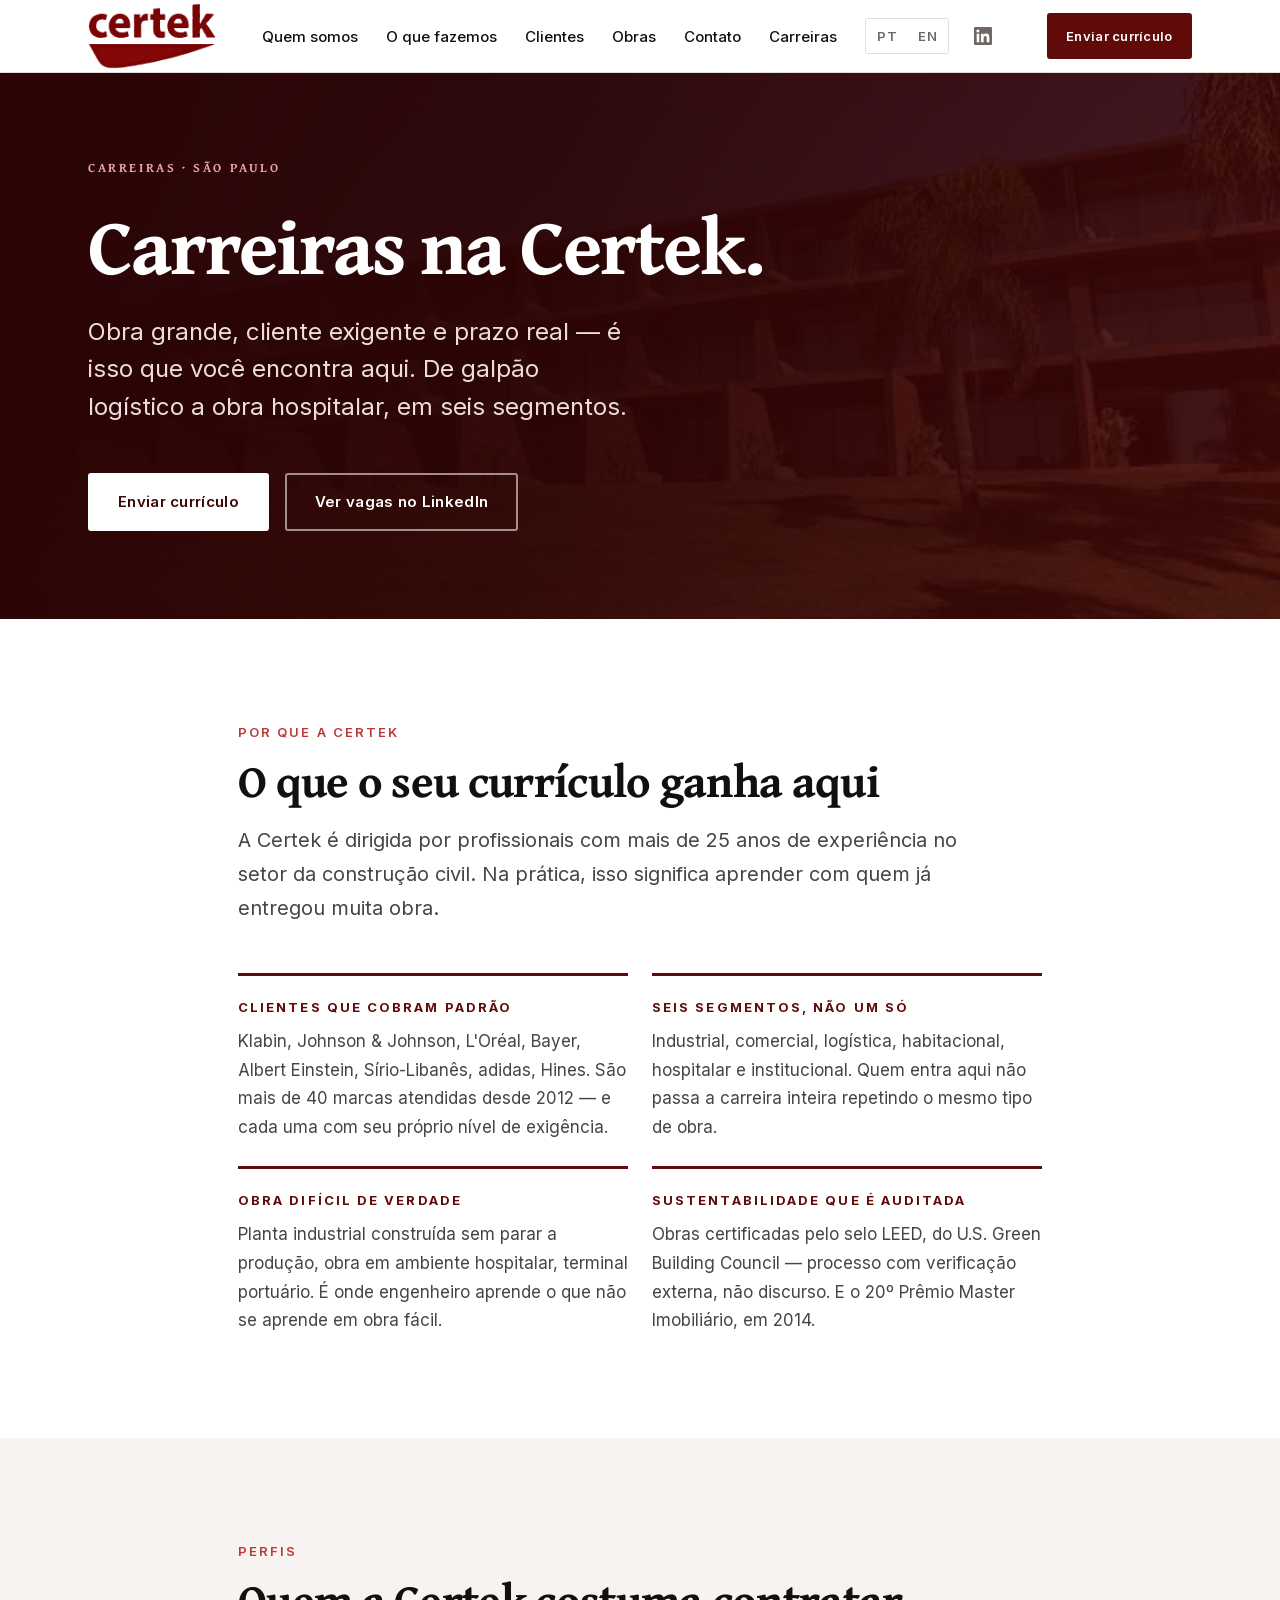
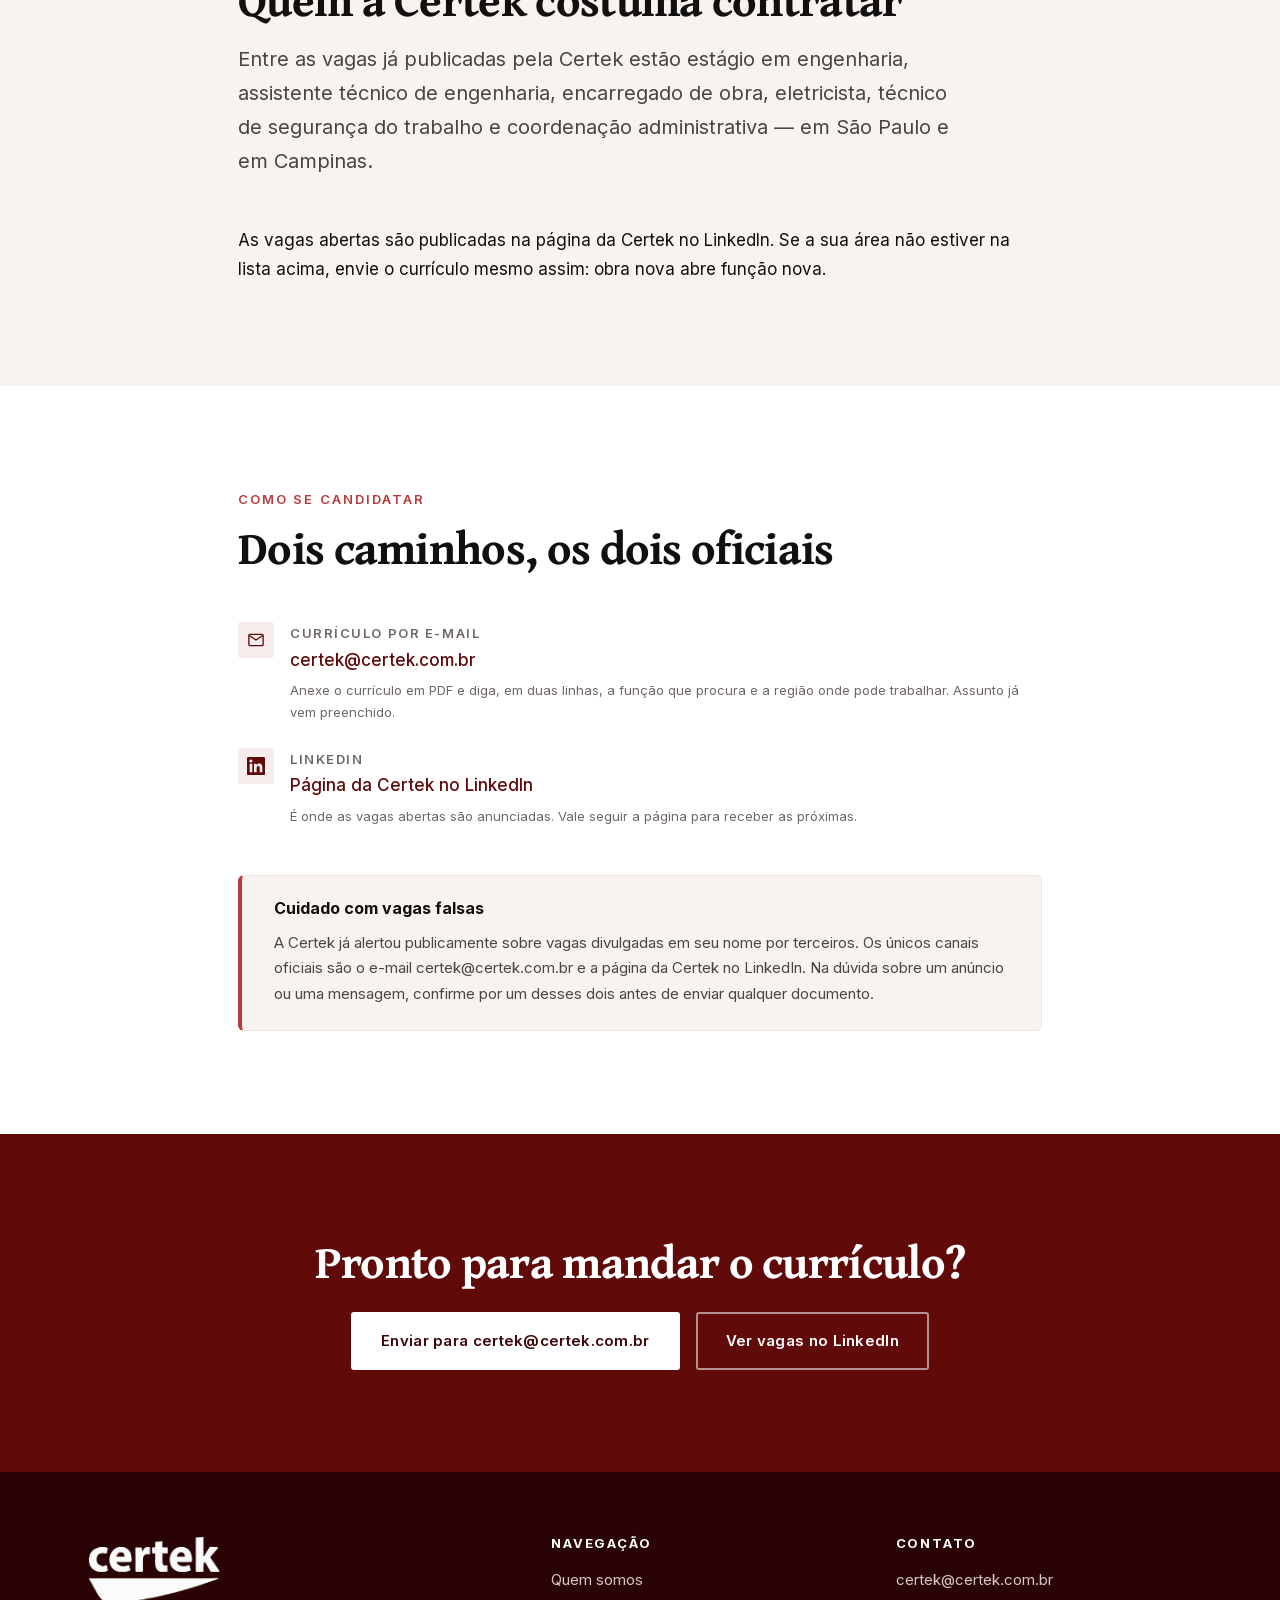
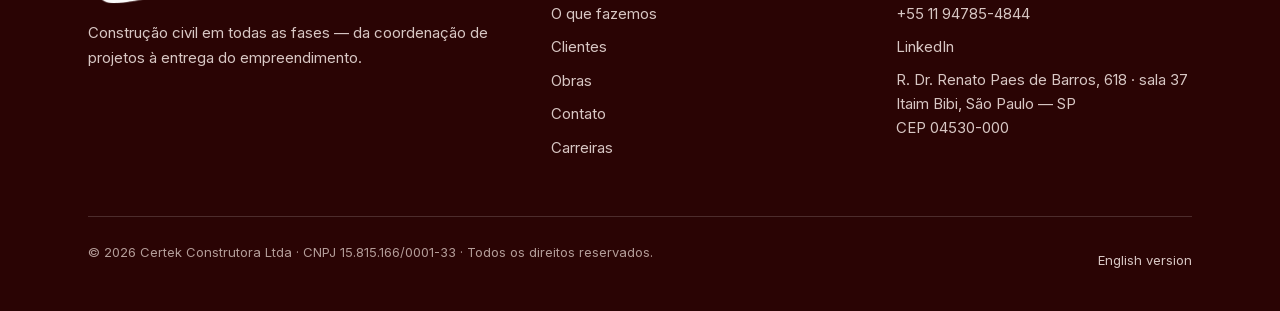
==== commit 84ceae9f: "Aplica o material da Certek de 07/08/2026 (logos, obras, coordenação) - Mural de clientes: 41 → 47 l" ====
--- a/carreiras/index.html
+++ b/carreiras/index.html
@@ -275,8 +275,8 @@
       <div>
         <img src="../assets/img/logo-certek-branco.png" alt="Certek Construtora" width="288" height="147" loading="lazy">
         <p data-i18n="footer.tagline">
-          Construção civil em todas as fases — do projeto executivo à entrega
-          do empreendimento.
+          Construção civil em todas as fases — da coordenação de projetos à
+          entrega do empreendimento.
         </p>
       </div>
 
--- a/assets/css/site.css
+++ b/assets/css/site.css
@@ -30,6 +30,12 @@
      --line dá 1,33:1 — serve para separar seções, não para delimitar controle. */
   --line-field: #8c8178;
   --line-dark: rgba(255, 255, 255, 0.16);
+
+  /* Verde do WhatsApp escurecido até passar em contraste: o verde oficial
+     (#25d366) dá 1,7:1 sobre branco e não serve para texto nem para borda.
+     #0a6b5c sobre --sand = 5,7:1 (AA); branco sobre #0a6b5c = 6,3:1. */
+  --whatsapp: #0a6b5c;
+  --whatsapp-deep: #085346;
 
   /* Tipografia */
   --font-display: "Gentium Book Plus", Georgia, "Times New Roman", serif;
@@ -327,6 +333,41 @@
   border-color: #ffe9e9;
 }
 
+/* Botão do WhatsApp no bloco de contato: contorno verde discreto, que só
+   preenche no hover — o botão cheio da seção continua sendo o "Enviar
+   mensagem" (--wine), e dois botões sólidos ali brigariam.
+   O seletor é composto (.btn.btn--whatsapp) de propósito: dentro de .channel
+   valem `.channel a { font-weight: 500 }` e `.channel a:hover { text-decoration:
+   underline }`, que têm especificidade maior que um modificador de classe só. */
+.btn.btn--whatsapp {
+  background: transparent;
+  border-color: var(--whatsapp);
+  color: var(--whatsapp);
+  font-weight: 600;
+  text-decoration: none;
+}
+
+.btn.btn--whatsapp:hover,
+.btn.btn--whatsapp:focus-visible {
+  background: var(--whatsapp);
+  border-color: var(--whatsapp);
+  color: #fff;
+  text-decoration: none;
+}
+
+.btn.btn--whatsapp:active {
+  background: var(--whatsapp-deep);
+  border-color: var(--whatsapp-deep);
+}
+
+/* o glifo acompanha o corpo do texto; flex-shrink evita que ele seja
+   espremido quando o rótulo é longo numa tela estreita */
+.btn--whatsapp svg {
+  width: 1.1em;
+  height: 1.1em;
+  flex-shrink: 0;
+}
+
 /* --------------------------------------------------------------------------
    5. Header
    -------------------------------------------------------------------------- */
@@ -886,10 +927,14 @@
   color: #fff;
 }
 
+/* "Vazado": a Certek pediu mais respiro entre as obras (feedback 07/08/2026).
+   Continuam duas colunas — muda só o ar. A margem superior colapsa com o
+   margin-bottom do filtro (2rem), então 3rem aqui vale 3rem no total, não 5. */
 .works {
   display: grid;
   grid-template-columns: repeat(2, minmax(0, 1fr));
-  gap: var(--sp-4);
+  gap: var(--sp-5);
+  margin-top: var(--sp-6);
 }
 
 .work {
@@ -945,7 +990,7 @@
 }
 
 .work__body {
-  padding: var(--sp-4) var(--sp-5) var(--sp-5);
+  padding: var(--sp-5) var(--sp-5) calc(var(--sp-5) + var(--sp-1));
 }
 
 .work__sector {
@@ -966,6 +1011,25 @@
   font-size: var(--fs-small);
   color: var(--ink-soft);
   margin: 0;
+}
+
+/* Ficha da obra: cidade/UF · m². Uma linha, discreta, entre o título e a
+   descrição — no card e, com o mesmo desenho, dentro do <dialog>.
+   Seletores compostos porque `.work__body p` (classe + tipo) tem
+   especificidade maior que `.work__meta` sozinho e zeraria a margem.
+   Sem white-space: nowrap de propósito: a 375px a ficha precisa poder
+   quebrar em duas linhas em vez de esticar o card. */
+.work__body .work__meta,
+.work-modal .work__meta {
+  font-size: var(--fs-micro);
+  line-height: 1.5;
+  color: var(--ink-faint);
+  letter-spacing: 0.01em;
+  margin: 0 0 var(--sp-2);
+}
+
+.work-modal .work__meta {
+  margin-bottom: var(--sp-3);
 }
 
 /* botão que abre a caixa de detalhes — só aparece com JS */
@@ -1108,9 +1172,67 @@
   height: 1rem;
 }
 
+/* Título da lista de obras certificadas. O `.section__lead` logo acima tem
+   `margin-bottom: 0`, então o respiro antes do título precisa vir daqui; a
+   margem de baixo fica com a `.leed__works` (que já traz margin-top).
+   Vem depois de `.section__eyebrow` no arquivo de propósito: as duas classes
+   têm a mesma especificidade e quem vence é a última declarada. */
+.leed__works-title {
+  margin: var(--sp-5) 0 0;
+}
+
+/* Lista das obras certificadas. O reset global tira o marcador nativo, então
+   o ponto é desenhado à mão para poder ficar na cor de acento do fundo escuro
+   e alinhado à primeira linha mesmo quando o item quebra em duas. */
+.leed__works {
+  display: grid;
+  gap: var(--sp-2);
+  margin-top: var(--sp-4);
+  max-width: var(--measure);
+  font-size: var(--fs-small);
+  color: #ddc9c6;
+}
+
+.leed__works li {
+  position: relative;
+  padding-left: 1.4rem;
+  line-height: 1.6;
+}
+
+.leed__works li::before {
+  content: "";
+  position: absolute;
+  left: 0.1rem;
+  /* meia entrelinha: acompanha o texto se a fonte crescer */
+  top: 0.72em;
+  width: 0.375rem;
+  height: 0.375rem;
+  border-radius: 50%;
+  background: #e9a3a3;
+}
+
 .awards {
   display: grid;
   gap: var(--sp-3);
+}
+
+/* Foto do 740 Anastácio (deck LEED de 07/08/2026) sob os três reconhecimentos,
+   que citam a obra. Herda a moldura dos cards de prêmio. */
+.awards__photo {
+  margin: var(--sp-4) 0 0;
+}
+
+.awards__photo img {
+  display: block;
+  width: 100%;
+  height: auto;
+  border-radius: var(--radius-lg);
+}
+
+.awards__photo figcaption {
+  margin-top: var(--sp-2);
+  font-size: var(--fs-micro);
+  color: #ddc9c6;
 }
 
 .award {
@@ -1343,6 +1465,15 @@
 .channel a {
   font-weight: 500;
   text-decoration: none;
+}
+
+/* No canal de telefone o número ocupa a linha inteira, para o botão do
+   WhatsApp cair na linha de baixo em vez de dividir a linha com ele (o botão
+   é inline-flex e tem 0.9rem de padding vertical: lado a lado, ele empurraria
+   o número para fora do alinhamento). */
+.channel__phone {
+  display: block;
+  margin-bottom: var(--sp-2);
 }
 
 .channel a:hover {
